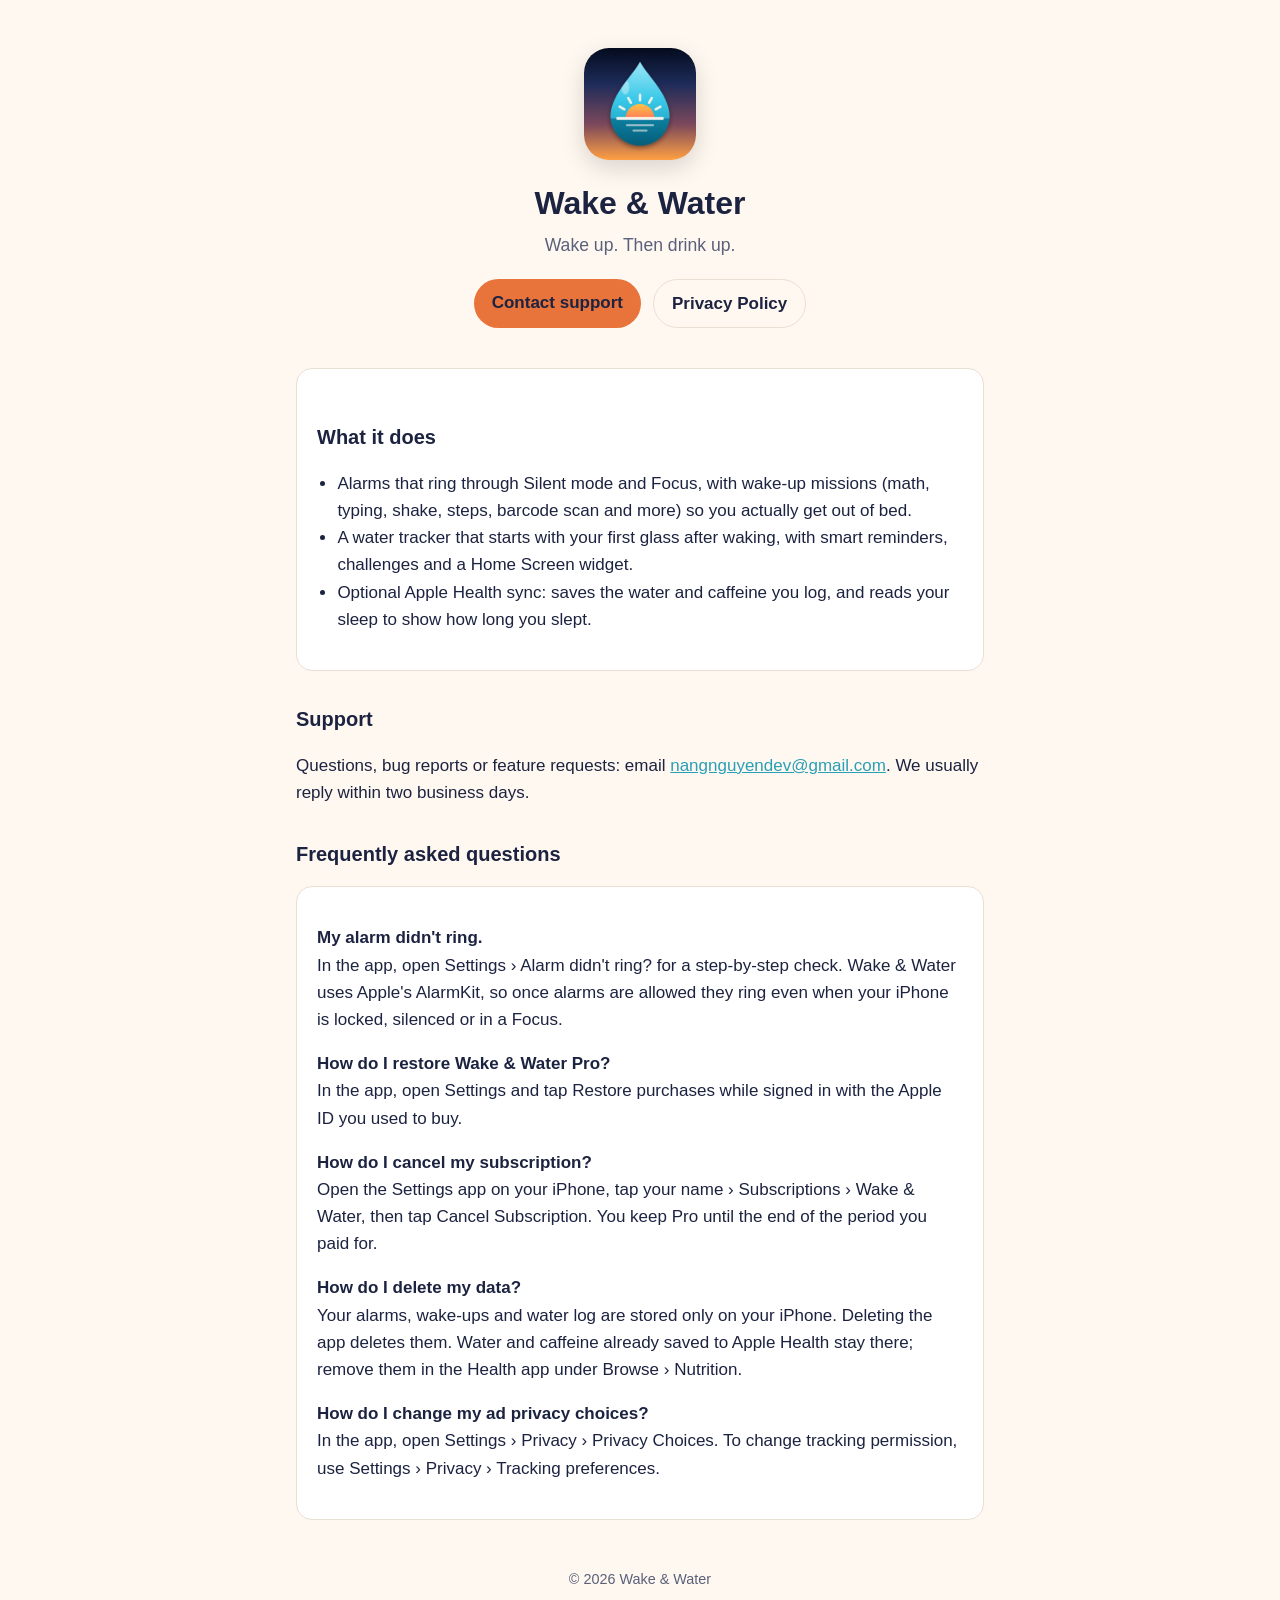
==== index.html @ 4f68ad0a "Wake & Water support, privacy policy and app-ads.txt Co-Authored-By: Claude Opus 5.5 <noreply@anthro" ====
<!doctype html>
<html lang="en">
<head>
  <meta charset="utf-8">
  <meta name="viewport" content="width=device-width, initial-scale=1">
  <title>Wake &amp; Water</title>
  <meta name="description" content="Wake & Water: an alarm clock with wake-up missions and a daily water tracker for iPhone.">
  <link rel="icon" href="icon.png">
  <link rel="stylesheet" href="style.css">
</head>
<body>
<main>
  <header class="hero">
    <img src="icon.png" alt="Wake &amp; Water app icon">
    <h1>Wake &amp; Water</h1>
    <p class="lead">Wake up. Then drink up.</p>
    <div class="links">
      <a class="button" href="mailto:nangnguyendev@gmail.com?subject=Wake%20%26%20Water%20support">Contact support</a>
      <a class="button secondary" href="privacy/">Privacy Policy</a>
    </div>
  </header>

  <div class="card">
    <h2>What it does</h2>
    <ul>
      <li>Alarms that ring through Silent mode and Focus, with wake-up missions (math, typing, shake, steps, barcode scan and more) so you actually get out of bed.</li>
      <li>A water tracker that starts with your first glass after waking, with smart reminders, challenges and a Home Screen widget.</li>
      <li>Optional Apple Health sync: saves the water and caffeine you log, and reads your sleep to show how long you slept.</li>
    </ul>
  </div>

  <h2>Support</h2>
  <p>Questions, bug reports or feature requests: email <a href="mailto:nangnguyendev@gmail.com">nangnguyendev@gmail.com</a>. We usually reply within two business days.</p>

  <h2>Frequently asked questions</h2>
  <div class="card">
    <p><strong>My alarm didn't ring.</strong><br>
    In the app, open Settings › Alarm didn't ring? for a step-by-step check. Wake &amp; Water uses Apple's AlarmKit, so once alarms are allowed they ring even when your iPhone is locked, silenced or in a Focus.</p>
    <p><strong>How do I restore Wake &amp; Water Pro?</strong><br>
    In the app, open Settings and tap Restore purchases while signed in with the Apple ID you used to buy.</p>
    <p><strong>How do I cancel my subscription?</strong><br>
    Open the Settings app on your iPhone, tap your name › Subscriptions › Wake &amp; Water, then tap Cancel Subscription. You keep Pro until the end of the period you paid for.</p>
    <p><strong>How do I delete my data?</strong><br>
    Your alarms, wake-ups and water log are stored only on your iPhone. Deleting the app deletes them. Water and caffeine already saved to Apple Health stay there; remove them in the Health app under Browse › Nutrition.</p>
    <p><strong>How do I change my ad privacy choices?</strong><br>
    In the app, open Settings › Privacy › Privacy Choices. To change tracking permission, use Settings › Privacy › Tracking preferences.</p>
  </div>

  <footer>© 2026 Wake &amp; Water</footer>
</main>
</body>
</html>
---- style.css ----
:root {
  --bg: #fff8f1;
  --surface: #ffffff;
  --text: #1c2340;
  --muted: #5a607a;
  --accent: #e8743b;
  --aqua: #2a9fb5;
  --stroke: #eadfd3;
  color-scheme: light dark;
}
@media (prefers-color-scheme: dark) {
  :root:not([data-theme="light"]) {
    --bg: #12162b;
    --surface: #1c2140;
    --text: #f4efe9;
    --muted: #b3b7cc;
    --accent: #ff9a5c;
    --aqua: #5fd0e3;
    --stroke: #2c3254;
  }
}
* { box-sizing: border-box; }
body {
  margin: 0;
  background: var(--bg);
  color: var(--text);
  font: 17px/1.6 -apple-system, BlinkMacSystemFont, "SF Pro Text", "Segoe UI", Roboto, sans-serif;
}
main { max-width: 720px; margin: 0 auto; padding: 48px 16px 64px; }
header.hero { text-align: center; padding-bottom: 24px; }
header.hero img { width: 112px; height: 112px; border-radius: 25px; box-shadow: 0 8px 24px rgba(0,0,0,.15); }
h1 { font-size: 2rem; line-height: 1.2; margin: 16px 0 8px; }
h2 { font-size: 1.25rem; margin: 32px 0 8px; }
p, li { color: var(--text); }
.lead { color: var(--muted); font-size: 1.1rem; margin: 0; }
.muted { color: var(--muted); }
a { color: var(--aqua); }
.card { background: var(--surface); border: 1px solid var(--stroke); border-radius: 16px; padding: 20px; margin: 16px 0; }
.links { display: flex; flex-wrap: wrap; gap: 12px; justify-content: center; margin-top: 20px; }
.button { display: inline-block; padding: 10px 18px; border-radius: 999px; background: var(--accent); color: #1c2340; font-weight: 600; text-decoration: none; }
.button.secondary { background: transparent; color: var(--text); border: 1px solid var(--stroke); }
footer { margin-top: 48px; text-align: center; font-size: .9rem; color: var(--muted); }
ul { padding-left: 1.2em; }
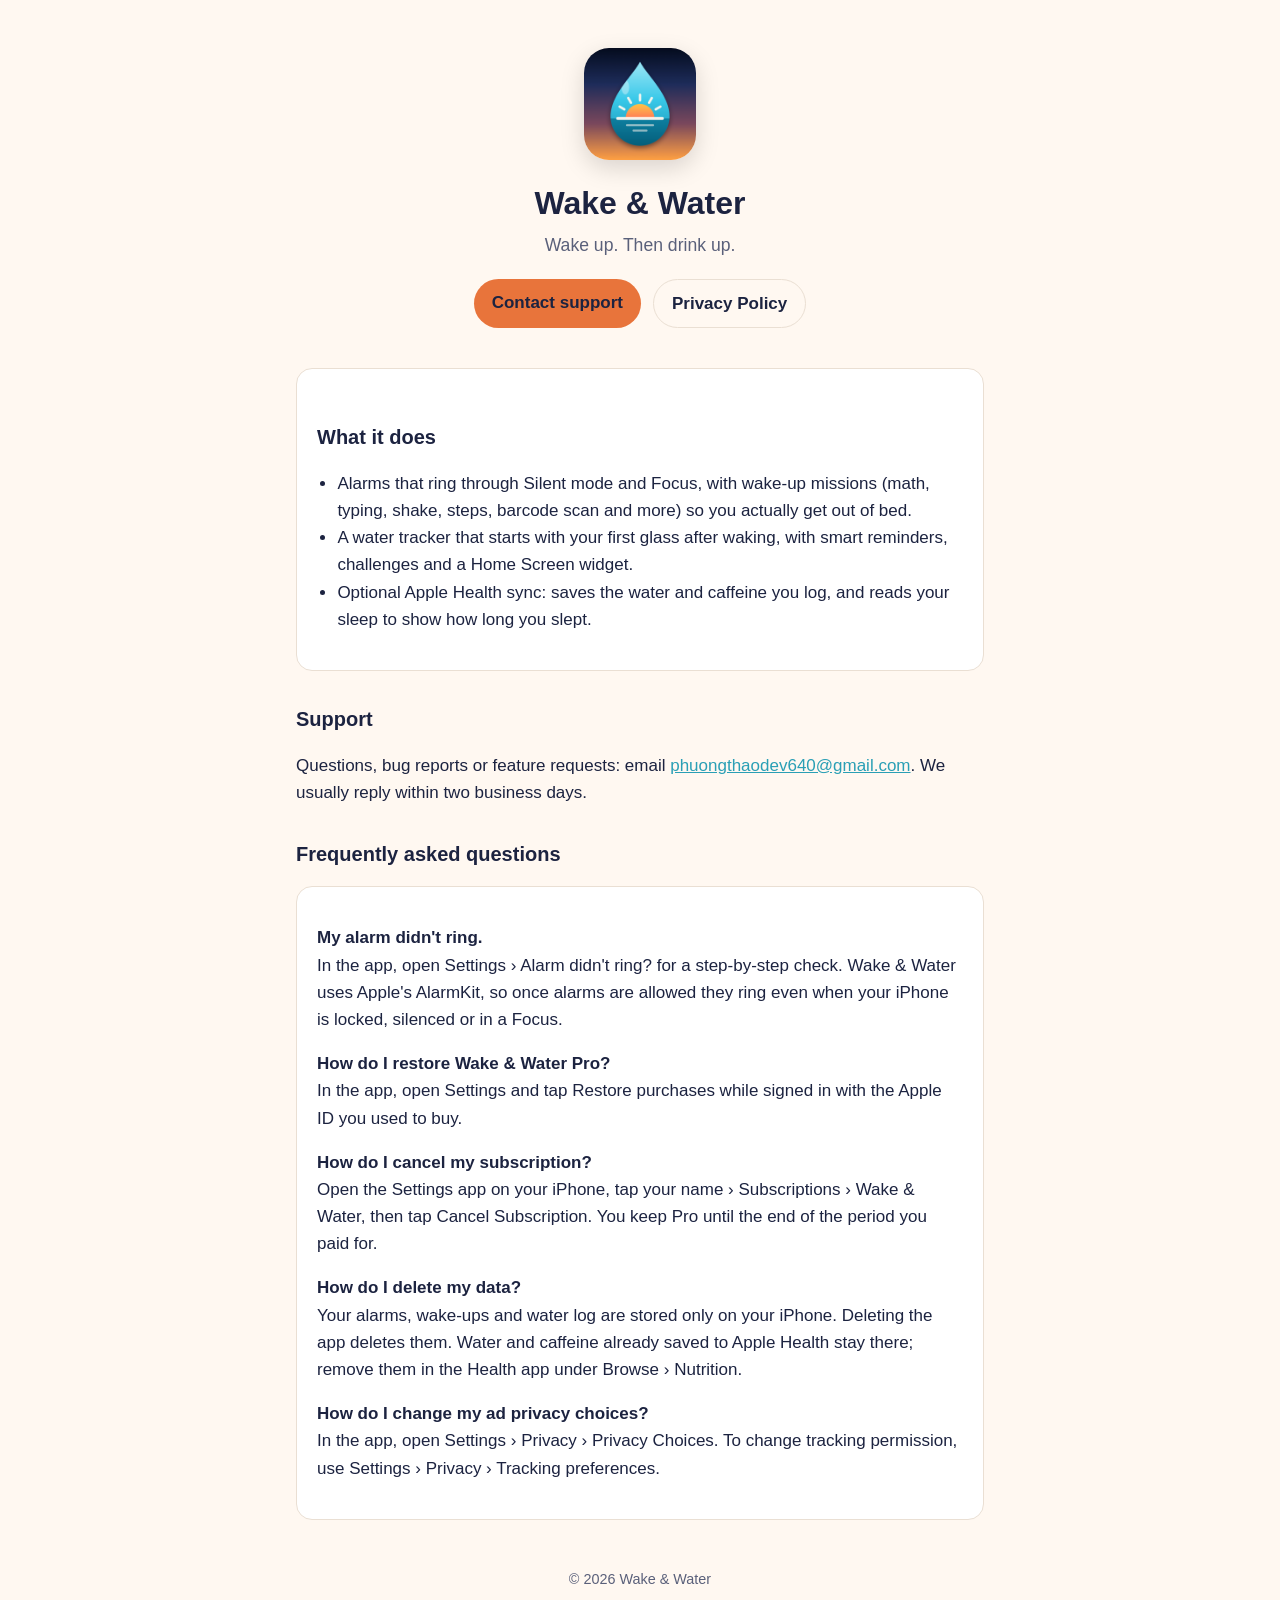
==== commit b315c61b: "Support email is now phuongthaodev640@gmail.com Co-Authored-By: Claude Opus 5.5 <noreply@anthropic.c" ====
--- a/index.html
+++ b/index.html
@@ -15,7 +15,7 @@
     <h1>Wake &amp; Water</h1>
     <p class="lead">Wake up. Then drink up.</p>
     <div class="links">
-      <a class="button" href="mailto:nangnguyendev@gmail.com?subject=Wake%20%26%20Water%20support">Contact support</a>
+      <a class="button" href="mailto:phuongthaodev640@gmail.com?subject=Wake%20%26%20Water%20support">Contact support</a>
       <a class="button secondary" href="privacy/">Privacy Policy</a>
     </div>
   </header>
@@ -30,7 +30,7 @@
   </div>
 
   <h2>Support</h2>
-  <p>Questions, bug reports or feature requests: email <a href="mailto:nangnguyendev@gmail.com">nangnguyendev@gmail.com</a>. We usually reply within two business days.</p>
+  <p>Questions, bug reports or feature requests: email <a href="mailto:phuongthaodev640@gmail.com">phuongthaodev640@gmail.com</a>. We usually reply within two business days.</p>
 
   <h2>Frequently asked questions</h2>
   <div class="card">
